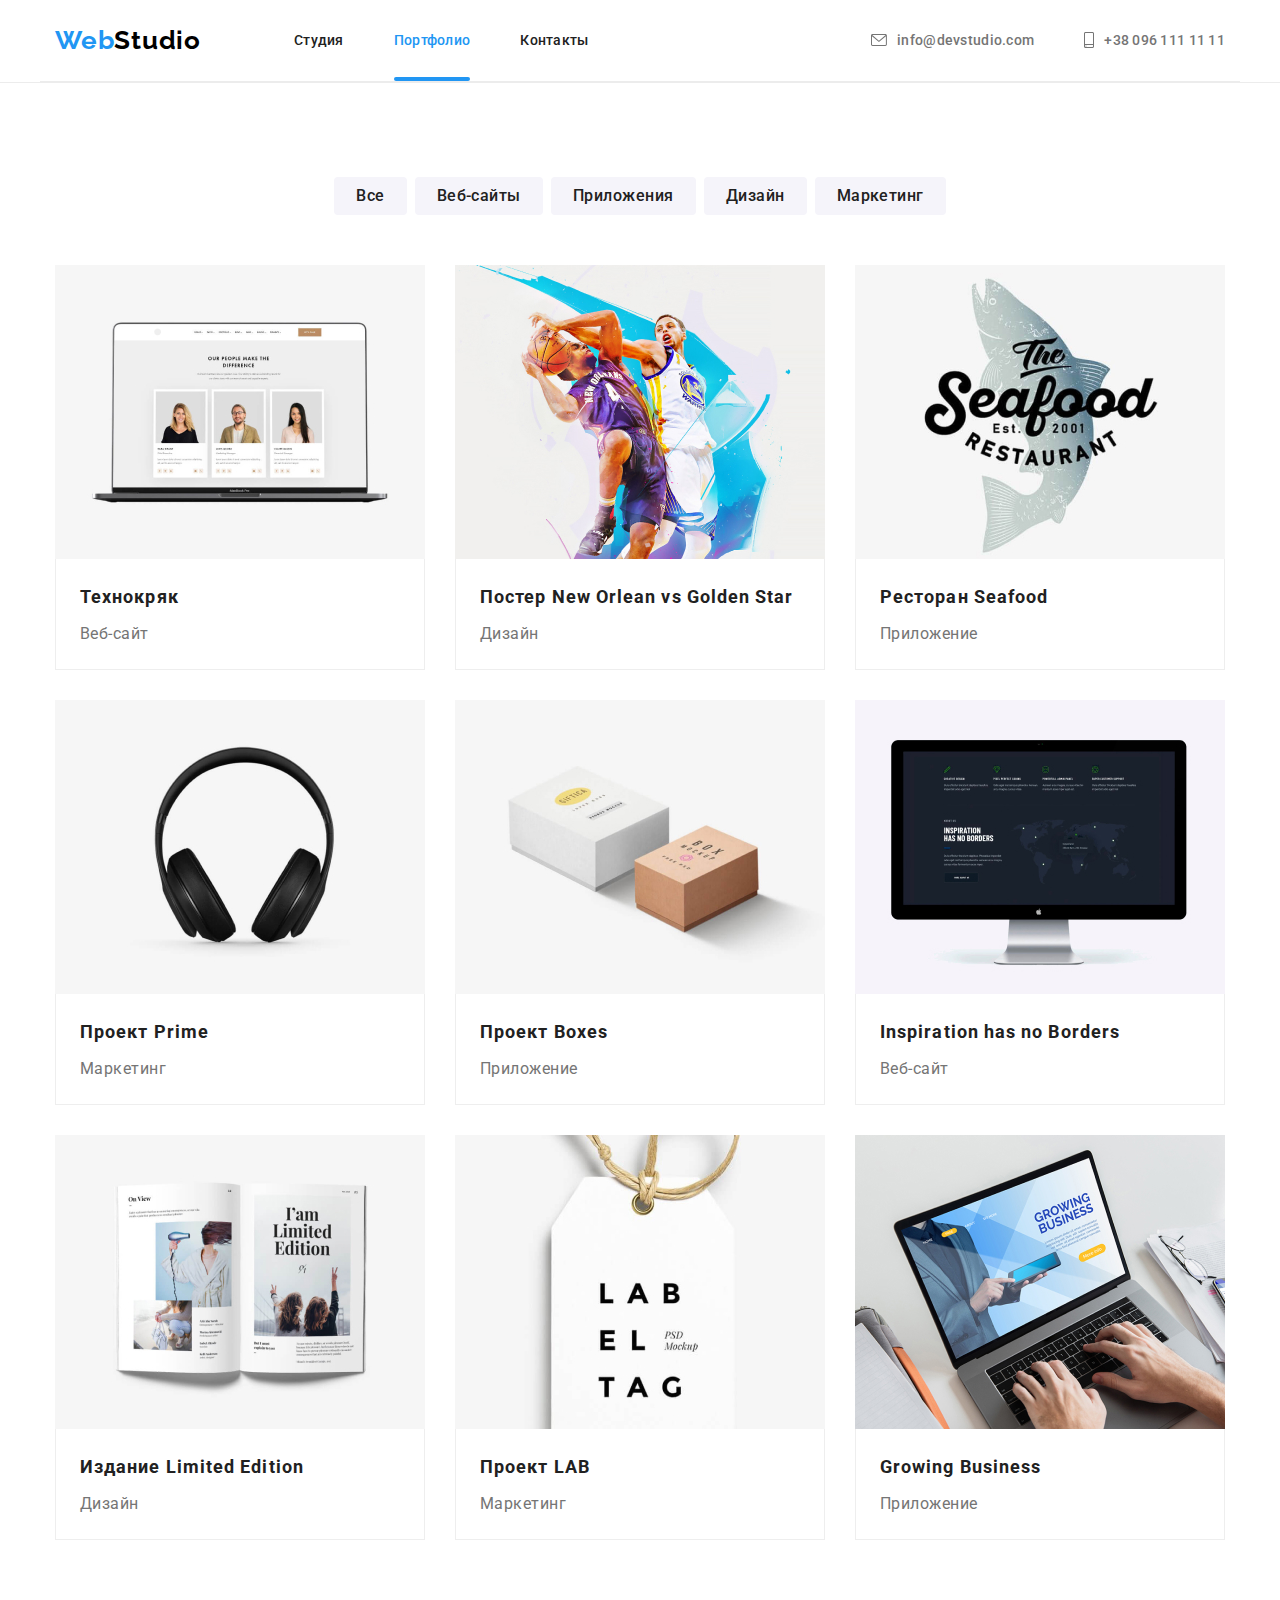
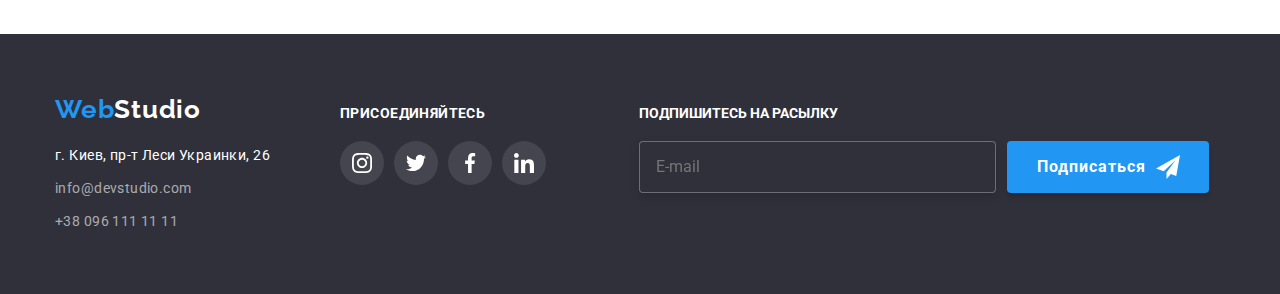
==== portfolio.html @ 31b501a2 "HW7-BEM" ====
<!DOCTYPE html>
<html lang="ru">
  <head>
    <meta charset="UTF-8" />
    <meta http-equiv="X-UA-Compatible" content="IE=edge" />
    <meta name="viewport" content="width=device-width, initial-scale=1.0" />
    <title>Портфолио</title>
    <link
      href="https://fonts.googleapis.com/css2?family=Raleway:wght@700&family=Roboto:wght@400;500;700;900&display=swap"
      rel="stylesheet"
    />
    <link rel="stylesheet" href="./css/modern-normalize.css" />
    <link rel="stylesheet" href="./css/styles.css" />
  </head>
  <body>
    <!--header container-->
    <header class="header">
      <!--CONTAINER-->
      <div class="container header">
        <nav class="header-nav">
          <a href="./index.html" class="logo">
            Web<span class="logo__subtext">Studio</span>
          </a>

          <ul class="nav-list">
            <li class="nav-list__item">
              <a href="./index.html" class="nav-list__link">Студия</a>
            </li>
            <li class="nav-list__item">
              <a href="./portfolio.html" class="nav-list__link current"
                >Портфолио</a
              >
            </li>
            <li class="nav-list__item">
              <a href="" class="nav-list__link">Контакты</a>
            </li>
          </ul>
        </nav>
        <div class="contacts-list-header">
          <ul class="contacts-list">
            <li class="contacts-list__item">
              <a href="mailto:info@devstudio.com" class="contacts-list__link">
                <svg class="contacts-list__icon" width="16px" height="12px">
                  <use href="./images/sprite.svg#icon-envelope"></use>
                </svg>
                info@devstudio.com
              </a>
            </li>
            <li class="contacts-list__item">
              <a href="tel:+380961111111" class="contacts-list__link">
                <svg class="contacts-list__icon" width="10px" height="16px">
                  <use href="./images/sprite.svg#icon-smartphone"></use>
                </svg>
                +38 096 111 11 11
              </a>
            </li>
          </ul>
        </div>
      </div>
    </header>
    <!--main container-->
    <main>
      <section class="portfolio">
        <!--Portfilio-->
        <!--CONTAINER-->
        <div class="container">
          <h1 class="visually-hidden">Наши работы</h1>
          <!--Buttons-->
          <ul class="portfolio-nav">
            <li class="portfolio-nav__item">
              <button class="portfolio-nav__button">Все</button>
            </li>
            <li class="portfolio-nav__item">
              <button class="portfolio-nav__button">Веб-сайты</button>
            </li>
            <li class="portfolio-nav__item">
              <button class="portfolio-nav__button">Приложения</button>
            </li>
            <li class="portfolio-nav__item">
              <button class="portfolio-nav__button">Дизайн</button>
            </li>
            <li class="portfolio-nav__item">
              <button class="portfolio-nav__button">Маркетинг</button>
            </li>
          </ul>
          <!--Galery-->
          <ul class="card-set">
            <li class="card-set__item">
              <a href="" class="card-set__link">
                <div class="card-set__card">
                  <img
                    src="./images/technokrjak.jpg"
                    alt="Ноутбук с открытим сайтом Технокряк"
                    width="370"
                  />
                  <p class="card-set__overlay">
                    Технокряк это современная площадка распространения
                    коронавируса. Компании используют эту платформу для
                    цифрового шпионажа и атак на защищённые сервера конкурентов.
                  </p>
                </div>
                <div class="card-set__tumb">
                  <h2 class="card-set__title">Технокряк</h2>
                  <p class="card-set__text">Веб-сайт</p>
                </div>
              </a>
            </li>

            <li class="card-set__item">
              <a href="" class="card-set__link">
                <div class="card-set__card">
                  <img
                    src="./images/poster-new-orlean.jpg"
                    alt="Два баскетболиста борятся за мяч"
                    width="370"
                  />
                  <p class="card-set__overlay">
                    Технокряк это современная площадка распространения
                    коронавируса. Компании используют эту платформу для
                    цифрового шпионажа и атак на защищённые сервера конкурентов.
                  </p>
                </div>
                <div class="card-set__tumb">
                  <h2 class="card-set__title">
                    Постер New Orlean vs Golden Star
                  </h2>
                  <p class="card-set__text">Дизайн</p>
                </div>
              </a>
            </li>

            <li class="card-set__item">
              <a href="" class="card-set__link">
                <div class="card-set__card">
                  <img
                    src="./images/seafood-restaurant.jpg"
                    alt="Логотип ресторана Seafood"
                    width="370"
                  />
                  <p class="card-set__overlay">
                    Технокряк это современная площадка распространения
                    коронавируса. Компании используют эту платформу для
                    цифрового шпионажа и атак на защищённые сервера конкурентов.
                  </p>
                </div>
                <div class="card-set__tumb">
                  <h2 class="card-set__title">Ресторан Seafood</h2>
                  <p class="card-set__text">Приложение</p>
                </div>
              </a>
            </li>

            <li class="card-set__item">
              <a href="" class="card-set__link">
                <div class="card-set__card">
                  <img
                    src="./images/project-prime.jpg"
                    alt="Наушники"
                    width="370"
                  />
                  <p class="card-set__overlay">
                    Технокряк это современная площадка распространения
                    коронавируса. Компании используют эту платформу для
                    цифрового шпионажа и атак на защищённые сервера конкурентов.
                  </p>
                </div>
                <div class="card-set__tumb">
                  <h2 class="card-set__title">Проект Prime</h2>
                  <p class="card-set__text">Маркетинг</p>
                </div>
              </a>
            </li>

            <li class="card-set__item">
              <a href="" class="card-set__link">
                <div class="card-set__card">
                  <img
                    src="./images/project-boxes.jpg"
                    alt="Две коробки на белом фоне"
                    width="370"
                  />
                  <p class="card-set__overlay">
                    Технокряк это современная площадка распространения
                    коронавируса. Компании используют эту платформу для
                    цифрового шпионажа и атак на защищённые сервера конкурентов.
                  </p>
                </div>
                <div class="card-set__tumb">
                  <h2 class="card-set__title">Проект Boxes</h2>
                  <p class="card-set__text">Приложение</p>
                </div>
              </a>
            </li>

            <li class="card-set__item">
              <a href="" class="card-set__link">
                <div class="card-set__card">
                  <img
                    src="./images/inspirations-no-borders.jpg"
                    alt="Монитор с открытым сайтом Inspiration has no Borders"
                    width="370"
                  />
                  <p class="card-set__overlay">
                    Технокряк это современная площадка распространения
                    коронавируса. Компании используют эту платформу для
                    цифрового шпионажа и атак на защищённые сервера конкурентов.
                  </p>
                </div>
                <div class="card-set__tumb">
                  <h2 class="card-set__title">Inspiration has no Borders</h2>
                  <p class="card-set__text">Веб-сайт</p>
                </div>
              </a>
            </li>

            <li class="card-set__item">
              <a href="" class="card-set__link">
                <div class="card-set__card">
                  <img
                    src="./images/limited-editions.jpg"
                    alt="Открытый журнал"
                    width="370"
                  />
                  <p class="card-set__overlay">
                    Технокряк это современная площадка распространения
                    коронавируса. Компании используют эту платформу для
                    цифрового шпионажа и атак на защищённые сервера конкурентов.
                  </p>
                </div>
                <div class="card-set__tumb">
                  <h2 class="card-set__title">Издание Limited Edition</h2>
                  <p class="card-set__text">Дизайн</p>
                </div>
              </a>
            </li>

            <li class="card-set__item">
              <a href="" class="card-set__link">
                <div class="card-set__card">
                  <img
                    src="./images/project-lab.jpg"
                    alt="Этикетка с логотипом LAB"
                    width="370"
                  />
                  <p class="card-set__overlay">
                    Технокряк это современная площадка распространения
                    коронавируса. Компании используют эту платформу для
                    цифрового шпионажа и атак на защищённые сервера конкурентов.
                  </p>
                </div>
                <div class="card-set__tumb">
                  <h2 class="card-set__title">Проект LAB</h2>
                  <p class="card-set__text">Маркетинг</p>
                </div>
              </a>
            </li>

            <li class="card-set__item">
              <a href="" class="card-set__link">
                <div class="card-set__card">
                  <img
                    src="./images/grouning-business.jpg"
                    alt="Ноутбук с открытым сайтом компании Growing Business"
                    width="370"
                  />
                  <p class="card-set__overlay">
                    Технокряк это современная площадка распространения
                    коронавируса. Компании используют эту платформу для
                    цифрового шпионажа и атак на защищённые сервера конкурентов.
                  </p>
                </div>
                <div class="card-set__tumb">
                  <h2 class="card-set__title">Growing Business</h2>
                  <p class="card-set__text">Приложение</p>
                </div>
              </a>
            </li>
          </ul>
        </div>
      </section>
    </main>
    <!--footer-container-->
    <footer class="footer">
      <!--CONTAINER-->
      <div class="container footer-content">
        <!--Adress-->
        <div>
          <a href="./index.html" class="logo">
            Web<span class="logo__subtext--white">Studio</span>
          </a>
          <ul class="footer-list">
            <li class="footer-list__item">
              <address class="footer-list__adress">
                г. Киев, пр-т Леси Украинки, 26
              </address>
            </li>
            <li class="footer-list__item">
              <a href="mailto:info@devstudio.com" class="footer-list__contacts"
                >info@devstudio.com</a
              >
            </li>
            <li class="footer-list__item">
              <a href="tel:+380961111111" class="footer-list__contacts"
                >+38 096 111 11 11
              </a>
            </li>
          </ul>
        </div>
        <!--Social-->
        <div class="subscribe">
          <p class="subscribe-title">Присоединяйтесь</p>
          <ul class="subscribe-list">
            <li class="subscribe-list__item">
              <a href="" class="subscribe-list__link">
                <svg class="subscribe-list__icon" width="20px" height="20px">
                  <use href="./images/sprite.svg#icon-instagram"></use>
                </svg>
              </a>
            </li>
            <li class="subscribe-list__item">
              <a href="" class="subscribe-list__link">
                <svg class="subscribe-list__icon" width="20px" height="20px">
                  <use href="./images/sprite.svg#icon-twitter"></use>
                </svg>
              </a>
            </li>
            <li class="subscribe-list__item">
              <a href="" class="subscribe-list__link">
                <svg class="subscribe-list__icon" width="20px" height="20px">
                  <use href="./images/sprite.svg#icon-facebook"></use>
                </svg>
              </a>
            </li>
            <li class="subscribe-list__item">
              <a href="" class="subscribe-list__link">
                <svg class="subscribe-list__icon" width="20px" height="20px">
                  <use href="./images/sprite.svg#icon-linkedin"></use>
                </svg>
              </a>
            </li>
          </ul>
        </div>

        <form class="mailing">
          <p class="mailing__title">Подпишитесь на расылку</p>
          <div class="mailing__form">
            <input
              class="mailing__input"
              type="email"
              name="mail"
              placeholder="E-mail"
            />
            <button type="submit" class="mailing-button">
              Подписаться<svg
                class="mailing-button__icon"
                width="24px"
                height="24px"
              >
                <use href="./images/sprite.svg#icon-send"></use>
              </svg>
            </button>
          </div>
        </form>
      </div>
    </footer>
  </body>
</html>
---- css/styles.css ----
:root {
  --active-elements: rgba(33, 150, 243, 1);

  --title-text: rgba(33, 33, 33, 1);

  --description-text: rgba(117, 117, 117, 1);

  --hero-title: rgba(255, 255, 255, 1);

  --footer-contacts-op60: rgba(255, 255, 255, 0.6);

  --background-header: rgba(255, 255, 255, 1);

  --background-hero: rgba(47, 48, 58, 1);

  --backgound-team: rgba(245, 244, 250, 1);
  
  --icons-color: rgba(175, 177, 184, 1);
}

body {
  font-family: 'Roboto', sans-serif;
}

header {
  background-color: var(--background-header);
}

footer {
  background-color: var(--background-hero);
}

ul {
  list-style-type: none;
}

img {
  display: block;
  max-width: 100%;
  height: auto;
}

textarea {
  resize: none;
}

h1,
h2,
h3,
h4,
h5,
h6,
p {
  margin-top: 0px;
  margin-bottom: 0px;
}

body.modal-open {
  overflow: hidden;
}

.visually-hidden {
  position: absolute;
  clip: rect(0 0 0 0);
  width: 1px;
  height: 1px;
  margin: -1px;
}

/* Header */
.logo {
  font-family: 'Raleway', sans-serif;
  text-decoration: none;
  color: #2196f3;
  font-weight: 700;
  font-size: 26px;
  line-height: 1.19;
  letter-spacing: 0.03em;
}

.logo__subtext {
  color: #000000;
}

.header {
  display: flex;
  justify-content: space-between;
  border-bottom: 1px solid #ececec;
}

.header-nav {
  display: flex;
  justify-content: space-between;
  align-items: center;
}

.nav-list__link:hover,
.nav-list__link:focus {
  color: var(--active-elements);
}

.contacts-list__link:hover,
.contacts-list__link:focus {
  color: var(--active-elements);
}

.nav-list {
  display: flex;
  margin-left: 93px;
  margin-top: 0px;
  margin-bottom: 0px;
  padding: 0px;
}

.nav-list__item:not(:last-child) {
  margin-right: 50px;
}

.nav-list__link {
  position: relative;
  display: block;
  padding-top: 32px;
  padding-bottom: 32px;
  text-decoration: none;
  color: var(--title-text);
  font-weight: 500;
  font-size: 14px;
  line-height: 1.21;
  letter-spacing: 0.02em;
  transition: color 250ms cubic-bezier(0.4, 0, 0.2, 1);
}

.nav-list__link.current {
  color: var(--active-elements);
}

.current:after {
  position: absolute;
  content: '';
  left: 0;
  bottom: 0;
  width: 100%;
  height: 4px;
  border-radius: 2px;
  background-color: var(--active-elements);
}

.contacts {
  display: flex;
  align-items: center;
  margin-left: auto;
}

.contacts-list {
  display: flex;
  margin: 0px;
  padding: 0px;
}

.contacts-list__item:not(:last-child) {
  margin-right: 50px;
}

.contacts-list__link {
  text-decoration: none;
  color: var(--description-text);
  font-weight: 500;
  font-size: 14px;
  line-height: 1.21;
  letter-spacing: 0.02em;
  padding-top: 32px;
  padding-bottom: 32px;
  display: flex;
  align-items: center;
  transition: color 250ms cubic-bezier(0.4, 0, 0.2, 1);
}

.contacts-list__icon {
  margin-right: 10px;
  fill: currentColor;
}

.contacts-list__icon:hover,
.contacts-list__icon:focus {
  fill: var(--active-elements);
}

.container {
  width: 1200px;
  padding: 0px 15px;
  margin: 0 auto;
}

/* Hero */
.container-hero {
  max-width: 1600px;
  max-height: 600px;
  margin: 0 auto;
}

.hero {
  background-color: var(--background-hero);
  text-align: center;
  padding-top: 200px;
  padding-bottom: 200px;
  background-image: linear-gradient(
      to right,
      rgba(47, 48, 58, 0.4),
      rgba(47, 48, 58, 0.4)
    ),
    url(../images/hero.jpg);
  background-repeat: no-repeat;
  background-size: cover;
  background-position: center;
}

.hero-title {
  color: var(--hero-title);
  font-weight: 900;
  font-size: 44px;
  line-height: 1.36;
  text-align: center;
  text-transform: uppercase;
  letter-spacing: 0.06em;
  margin-bottom: 30px;
}

.hero-button {
  background-color: var(--active-elements);
  color: var(--background-header);
  font-weight: 700;
  font-size: 16px;
  line-height: 1.87;
  letter-spacing: 0.06em;
  text-decoration: none;
  display: flex;
  margin-right: auto;
  margin-left: auto;
  border-radius: 4px;
  padding: 10px 32px;
  cursor: pointer;
  border: 1px solid transparent;
  box-shadow: 0px 4px 4px rgba(0, 0, 0, 0.25);
  transition: background-color 250ms cubic-bezier(0.4, 0, 0.2, 1);
}

.hero-button:hover,
.hero-button:focus {
  background: #188ce8;
  box-shadow: 0px 4px 4px rgba(0, 0, 0, 0.15);
  border-radius: 4px;
}

/* Features */
.features {
  padding-top: 94px;
  padding-bottom: 94px;
}

.features-list {
  display: flex;
  margin: 0px;
  padding: 0px;
  justify-content: space-between;
}

.features-list__item {
  flex-basis: calc(100% / 4 - 30px);
  margin-right: 30px;
}

.features-list__item:last-child {
  margin-right: 0px;
}

.features-list__image {
  display: flex;
  background-color: var(--backgound-team);
  width: 270px;
  height: 120px;
  align-items: center;
  justify-content: center;
  margin-bottom: 30px;
}

.features-list__title {
  color: var(--title-text);
  font-weight: 700;
  font-size: 14px;
  font-style: normal;
  line-height: 1.21;
  letter-spacing: 0.03em;
  text-transform: uppercase;
  margin-bottom: 10px;
}

.features-list__description {
  color: var(--description-text);
  font-weight: 400;
  font-size: 14px;
  line-height: 1.71;
  letter-spacing: 0.03em;
}

/* Busynes */
.busyness {
  padding-bottom: 94px;
}

.busyness-tilte {
  color: var(--title-text);
  font-weight: 700;
  font-size: 36px;
  line-height: 1.19;
  letter-spacing: 0.03em;
  text-align: center;
  padding-bottom: 50px;
}

.busyness-list {
  display: flex;
  margin: 0px;
  padding: 0px;
}

.busyness-list__item:not(:last-child) {
  width: 370px;
  margin-right: 30px;
}

.busyness-list__item {
  position: relative;
}

.busyness-list__title {
  font-weight: 700;
  line-height: 1.14;
  text-align: center;
  text-transform: uppercase;
  position: absolute;
  bottom: 0;
  left: 50%;
  transform: translate(-50%, 0);
  width: 100%;
  padding-top: 27px;
  padding-bottom: 27px;
  color: var(--hero-title);
  background: rgba(47, 48, 58, 0.8);
}

/* Team */
.team {
  background-color: var(--backgound-team);
  padding-top: 94px;
  padding-bottom: 94px;
}

.team-title {
  color: var(--title-text);
  font-weight: 700;
  font-size: 36px;
  line-height: 1.19;
  letter-spacing: 0.03em;
  text-align: center;
  padding-bottom: 50px;
}

.team-list {
  display: flex;
  margin: 0px;
  padding: 0px;
  justify-content: space-between;
}

.team-list__item {
  background-color: #ffffff;
  width: 270px;
  flex-basis: calc(100% / 4 - 30px);
  text-align: center;
  box-shadow: 0px 1px 3px rgba(0, 0, 0, 0.12), 0px 1px 1px rgba(0, 0, 0, 0.14),
    0px 2px 1px rgba(0, 0, 0, 0.2);
  border-radius: 0px 0px 4px 4px;
}

.team-list__member {
  color: var(--title-text);
  font-weight: 500;
  font-size: 16px;
  line-height: 1.19;
  letter-spacing: 0.03em;
  padding-top: 30px;
  padding-bottom: 10px;
}

.team-list__position {
  color: var(--description-text);
  font-size: 16px;
  line-height: 1.19;
  letter-spacing: 0.03em;
  padding-bottom: 16px;
}

.social-list {
  display: flex;
  margin-right: 32px;
  margin-bottom: 30px;
  margin-left: 32px;
  padding: 0px;
}

.social-list__item:not(:last-child) {
  margin-right: 10px;
}

.social-list__link {
  display: flex;
  align-items: center;
  justify-content: center;
  width: 44px;
  height: 44px;
  border-radius: 50%;
  transition: background-color 250ms cubic-bezier(0.4, 0, 0.2, 1);
}

.social-list__icon {
  fill: var(--icons-color);
}

.social-list__link:hover .social-list__icon,
.social-list__link:focus .social-list__icon {
  fill: var(--hero-title);
}

.social-list__link:hover,
.social-list__link:focus {
  background-color: var(--active-elements);
}
 
/* Clients */
.clients {
  padding-top: 94px;
  padding-bottom: 94px;
}

.clients-title {
  color: var(--title-text);
  font-weight: 700;
  font-size: 36px;
  line-height: 1.19;
  letter-spacing: 0.03em;
  text-align: center;
  margin-bottom: 50px;
}

.clients-list {
  display: flex;
  justify-content: space-between;
  padding: 0px;
  margin: 0px;
}

.clients-list:not(:last-child) {
  margin-right: 30px;
}

.clients-list__link {
  display: flex;
  align-items: center;
  justify-content: center;
  width: 170px;
  height: 90px;
  border: 1px solid var(--icons-color);
  border-radius: 4px;
  transition: border-color 250ms cubic-bezier(0.4, 0, 0.2, 1);
}

.clients-list__icon {
  fill: var(--icons-color);
  transition: fill 250ms cubic-bezier(0.4, 0, 0.2, 1);
}

.clients-list__link:hover,
.clients-list__link:focus {
  border-color: var(--active-elements);
}

.clients-list__link:focus .clients-list__icon,
.clients-list__link:hover .clients-list__icon {
  fill: var(--active-elements);
}

/* Footer */
.footer {
  padding-top: 60px;
  padding-bottom: 60px;
}

.logo__subtext--white {
  color: #fff;
}

.footer-list {
  display: block;
  margin: 0px;
  padding-left: 0px;
}

.footer-list__item:not(:last-child) {
  padding-bottom: 9px;
  margin-bottom: 0px;
}

.footer-list__adress {
  font-style: normal;
  color: var(--hero-title);
  text-decoration: none;
  font-weight: 400;
  font-size: 14px;
  line-height: 1.71;
  letter-spacing: 0.03em;
  padding-top: 20px;
}

.footer-list__contacts {
  color: var(--footer-contacts-op60);
  text-decoration: none;
  font-style: normal;
  font-weight: 400;
  font-size: 14px;
  line-height: 1.71;
  letter-spacing: 0.03em;
}

/*Footer-Subsribe*/
.footer-content {
  display: flex;
  align-items: baseline;
}

.subscribe {
  display: block;
  margin-left: 70px;
  margin-right: 93px;
}

.subscribe-title {
  color: var(--hero-title);
  font-weight: 700;
  font-size: 14px;
  line-height: 1.14;
  letter-spacing: 0.03em;
  text-transform: uppercase;
  margin-bottom: 20px;
}

.subscribe-list {
  display: flex;
  margin: 0px;
  padding: 0px;
}

.subscribe-list__item:not(:last-child) {
  margin-right: 10px;
}

.subscribe-list__link {
  display: flex;
  width: 44px;
  height: 44px;
  border-radius: 50%;
  padding: 12px;
  background: rgba(255, 255, 255, 0.1);
  transition: background-color 250ms cubic-bezier(0.4, 0, 0.2, 1);
}

.subscribe-list__link:hover,
.subscribe-list__link:focus {
  background: var(--active-elements);
}

.subscribe-list__icon {
  fill: var(--hero-title);
}

/*Footer-Mailing*/
.mailing {
  display: flex;
  flex-direction: column;
  width: 570px;
  height: 86px;
}

.mailing__title {
  font-weight: 700;
  font-size: 14px;
  line-height: 1.14;
  text-transform: uppercase;
  margin-bottom: 20px;
  color: var(--hero-title);
}

.mailing__form {
  display: flex;
}

.mailing__input {
  display: inline-block;
  width: 100%;
  padding-top: 15px;
  padding-bottom: 15px;
  padding-left: 16px;
  margin-right: 11px;
  color: #ffffff;
  background: #2f303a;
  border: 1px solid rgba(255, 255, 255, 0.3);
  box-sizing: border-box;
  filter: drop-shadow(0px 4px 4px rgba(0, 0, 0, 0.15));
  border-radius: 4px;
}

.mailing__input:focus {
  border: 1px solid var(--active-elements);
  outline: currentColor;
}

.mailing-button {
  background-color: var(--active-elements);
  color: var(--hero-title);
  font-weight: 700;
  font-size: 16px;
  line-height: 1.87;
  letter-spacing: 0.06em;
  text-decoration: none;
  display: inline-flex;
  justify-content: center;
  align-items: center;
  text-align: center;
  border-radius: 4px;
  margin: 0;
  padding-top: 10px;
  padding-right: 28px;
  padding-bottom: 10px;
  padding-left: 29px;
  cursor: pointer;
  border: 1px solid transparent;
  box-shadow: 0px 4px 4px rgb(0 0 0 / 15%);
}

.mailing-button__icon {
  width: 24px;
  height: 24px;
  margin-left: 10px;
  fill: var(--hero-title);
}

.mailing-button:hover,
.mailing-button:focus {
  background: #188ce8;
  box-shadow: 0px 4px 4px rgba(0, 0, 0, 0.15);
  border-radius: 4px;
}

/* Portfolio */
.portfolio {
  padding-bottom: 94px;
}

.portfolio-nav {
  display: flex;
  padding-top: 94px;
  padding-bottom: 50px;
  margin: 0px;
  padding-left: 0;
  justify-content: center;
}

.portfolio-nav__item:not(:last-child) {
  margin-right: 8px;
  padding-left: 0px;
}

.portfolio-nav__button {
  display: block;
  font-family: 'Roboto', sans-serif;
  background-color: #f5f4fa;
  color: #212121;
  font-weight: 500;
  font-size: 16px;
  line-height: 1.62;
  letter-spacing: 0.03em;
  border-radius: 4px;
  border: none;
  padding: 6px 22px;

  transition: color 250ms cubic-bezier(0.4, 0, 0.2, 1),
    background-color 250ms cubic-bezier(0.4, 0, 0.2, 1),
    box-shadow 250ms cubic-bezier(0.4, 0, 0.2, 1);
}

.portfolio-nav__button:hover,
.portfolio-nav__button:focus {
  color: var(--hero-title);
  background: var(--active-elements);
  box-shadow: 0px 3px 1px rgba(0, 0, 0, 0.1), 0px 1px 2px rgba(0, 0, 0, 0.08),
    0px 2px 2px rgba(0, 0, 0, 0.12);
}

.card-set {
  display: flex;
  flex-wrap: wrap;
  margin-right: -30px;
  margin-bottom: -30px;
  margin-top: 0px;
  padding-left: 0px;
  padding-right: 0px;
}

.card-set__item {
  display: block;

  background-color: var(--background-header);
  flex-basis: calc(100% / 3 - 30px);
  margin-right: 30px;
  margin-bottom: 30px;
}

.card-set__item:nth-child(3n + 3) {
  margin-right: 0px;
  padding-right: 0px;
}

.card-set__link {
  display: block;
  text-decoration: none;
  transition: box-shadow 250ms cubic-bezier(0.4, 0, 0.2, 1);
}

.card-set__link:hover,
.card-set__link:focus {
  box-shadow: 0px 1px 1px rgb(0 0 0 / 12%), 0px 4px 4px rgb(0 0 0 / 6%),
    1px 4px 6px rgb(0 0 0 / 16%);
}

.card-set__card {
  position: relative;
  overflow: hidden;
}

.card-set__overlay {
  position: absolute;
  font-size: 18px;
  line-height: 1.56;
  letter-spacing: 0.03em;
  width: 100%;
  padding: 63px 24px;
  left: 0;
  top: 294px;
  color: var(--hero-title);
  background: rgba(33, 150, 243, 0.9);
  transform: translateY 294px;
  transition: transform 250ms cubic-bezier(0.4, 0, 0.2, 1);
}

.card-set__link:hover .card-set__overlay,
.card-set__link:focus .card-set__overlay {
  transform: translateY(-100%);
}

.card-set__tumb {
  padding: 20px 24px;
  border: solid #eeeeee;
  border-width: 0px 1px 1px 1px;
}

.card-set__title {
  color: var(--title-text);
  font-weight: 700;
  font-size: 18px;
  line-height: 2;
  letter-spacing: 0.06em;
  margin-bottom: 4px;
}

.card-set__text {
  color: var(--description-text);
  font-weight: 400;
  font-size: 16px;
  line-height: 1.87;
  letter-spacing: 0.03em;
}

/* Modal */
.backdrop {
  position: fixed;
  top: 0px;
  left: 0px;
  width: 100%;
  height: 100%;
  background: rgba(0, 0, 0, 0.2);

  opacity: 1;
  transition: opacity 250ms cubic-bezier(0.4, 0, 0.2, 1);
}

.backdrop.is-hidden {
  opacity: 0;
  pointer-events: none;
  visibility: visible;
}

.modal {
  position: absolute;
  top: 50%;
  left: 50%;
  transform: translate(-50%, -50%);

  width: 528px;
  height: 581px;
  border-radius: 4px;
  background-color: var(--background-header);
}

.button-close {
  position: absolute;
  top: 8px;
  right: 8px;
  width: 30px;
  height: 30px;
  border-radius: 50%;
  cursor: pointer;
  border: 1px solid rgba(0, 0, 0, 0.1);
  background-color: #fff;
  padding: 0px;
}

.button-close__icon {
  display: block;
  margin-left: auto;
  margin-right: auto;
  fill: #000000;
  transition: fill 250ms cubic-bezier(0.4, 0, 0.2, 1);
}

.button-close:hover .button-close__icon,
.button-close:focus .button-close__icon {
  fill: var(--active-elements);
}

.modal-form {
  padding: 40px;
  margin-right: 0px;
}

.modal-form__title {
  font-weight: 700;
  font-size: 20px;
  line-height: 1.15;
  text-align: center;
  letter-spacing: 0.03em;
  padding-bottom: 12px;
  color: var(--title-text);
}

.modal-form__field {
  display: flex;
  flex-direction: column;
}

.modal-form__label {
  font-size: 12px;
  line-height: 1.17;
  letter-spacing: 0.01em;
  margin-bottom: 4px;
  color: var(--description-text);
}

.modal-form__item {
  display: flex;
  position: relative;
}

.modal-form__input {
  margin-bottom: 10px;
  padding: 11px 12px;
  padding-left: 42px;

  border: 1px solid rgba(33, 33, 33, 0.2);
  box-sizing: border-box;
  border-radius: 4px;
  width: 100%;
  height: 40px;
  cursor: pointer;
  transition: border 250ms cubic-bezier(0.4, 0, 0.2, 1);
}

.modal-form__input:focus-within {
  border: 1px solid var(--active-elements);
  outline: currentColor;
}

.modal-form__icon {
  position: absolute;
  top: 40%;
  left: 15px;
  transform: translateY(-50%);
  display: inline-block;
  transition: fill 250ms cubic-bezier(0.4, 0, 0.2, 1);
}

.modal-form__input:focus ~ .modal-form__icon {
  fill: var(--active-elements);
}

.modal-form__textarea {
  padding: 12px 16px;
  margin-bottom: 20px;
  height: 120px;
  border: 1px solid rgba(33, 33, 33, 0.2);
  box-sizing: border-box;
  border-radius: 4px;
  cursor: pointer;
  transition: border 250ms cubic-bezier(0.4, 0, 0.2, 1);
}

.modal-form__textarea:focus {
  border: 1px solid var(--active-elements);
  outline: currentColor;
}

.modal-form__textarea::placeholder {
  font-size: 12px;
  color: rgba(117, 117, 117, 0.5);
}

.checkbox {
  padding-bottom: 30px;
}

.checkbox__item {
  position: relative;
  font-weight: 400;
  font-size: 14px;
  line-height: 1.71;
  letter-spacing: 0.03em;
  color: #757575;
}

.checkbox__input {
  position: absolute;

  -webkit-appearance: none;
  -moz-appearance: none;
  appearance: none;
}

.checkbox__icon {
  display: inline-block;
  content: '';
  width: 16px;
  height: 15px;
  margin-right: 8px;
  margin-left: 12px;

  border: 2px solid #212121;
  border-radius: 2px;
  transform: translateY(20%);
  transition: color 250ms cubic-bezier(0.4, 0, 0.2, 1);
}

.checkbox__link {
  color: var(--active-elements);
  text-decoration-skip-ink: none;
}

.checkbox__input:checked + .checkbox__icon {
  border-color: var(--active-elements);
  background-color: var(--active-elements);
  background-image: url(../images/check.svg);
  background-size: contain;
  background-origin: border-box;
  transition: background-color 250ms cubic-bezier(0.4, 0, 0.2, 1);
}

.modal-button {
  background-color: var(--active-elements);
  color: var(--background-header);
  font-weight: 700;
  font-size: 16px;
  line-height: 1.87;
  letter-spacing: 0.06em;
  text-decoration: none;
  display: flex;
  margin-right: auto;
  margin-left: auto;
  border-radius: 4px;
  padding: 10px 55px 10px 56px;
  cursor: pointer;
  border: 1px solid transparent;
  box-shadow: 0px 4px 4px rgba(0, 0, 0, 0.25);
  transition: background-color 250ms cubic-bezier(0.4, 0, 0.2, 1);
}

.modal-button:hover,
.modal-button:focus {
  background: #188ce8;
  box-shadow: 0px 4px 4px rgba(0, 0, 0, 0.15);
  border-radius: 4px;
}
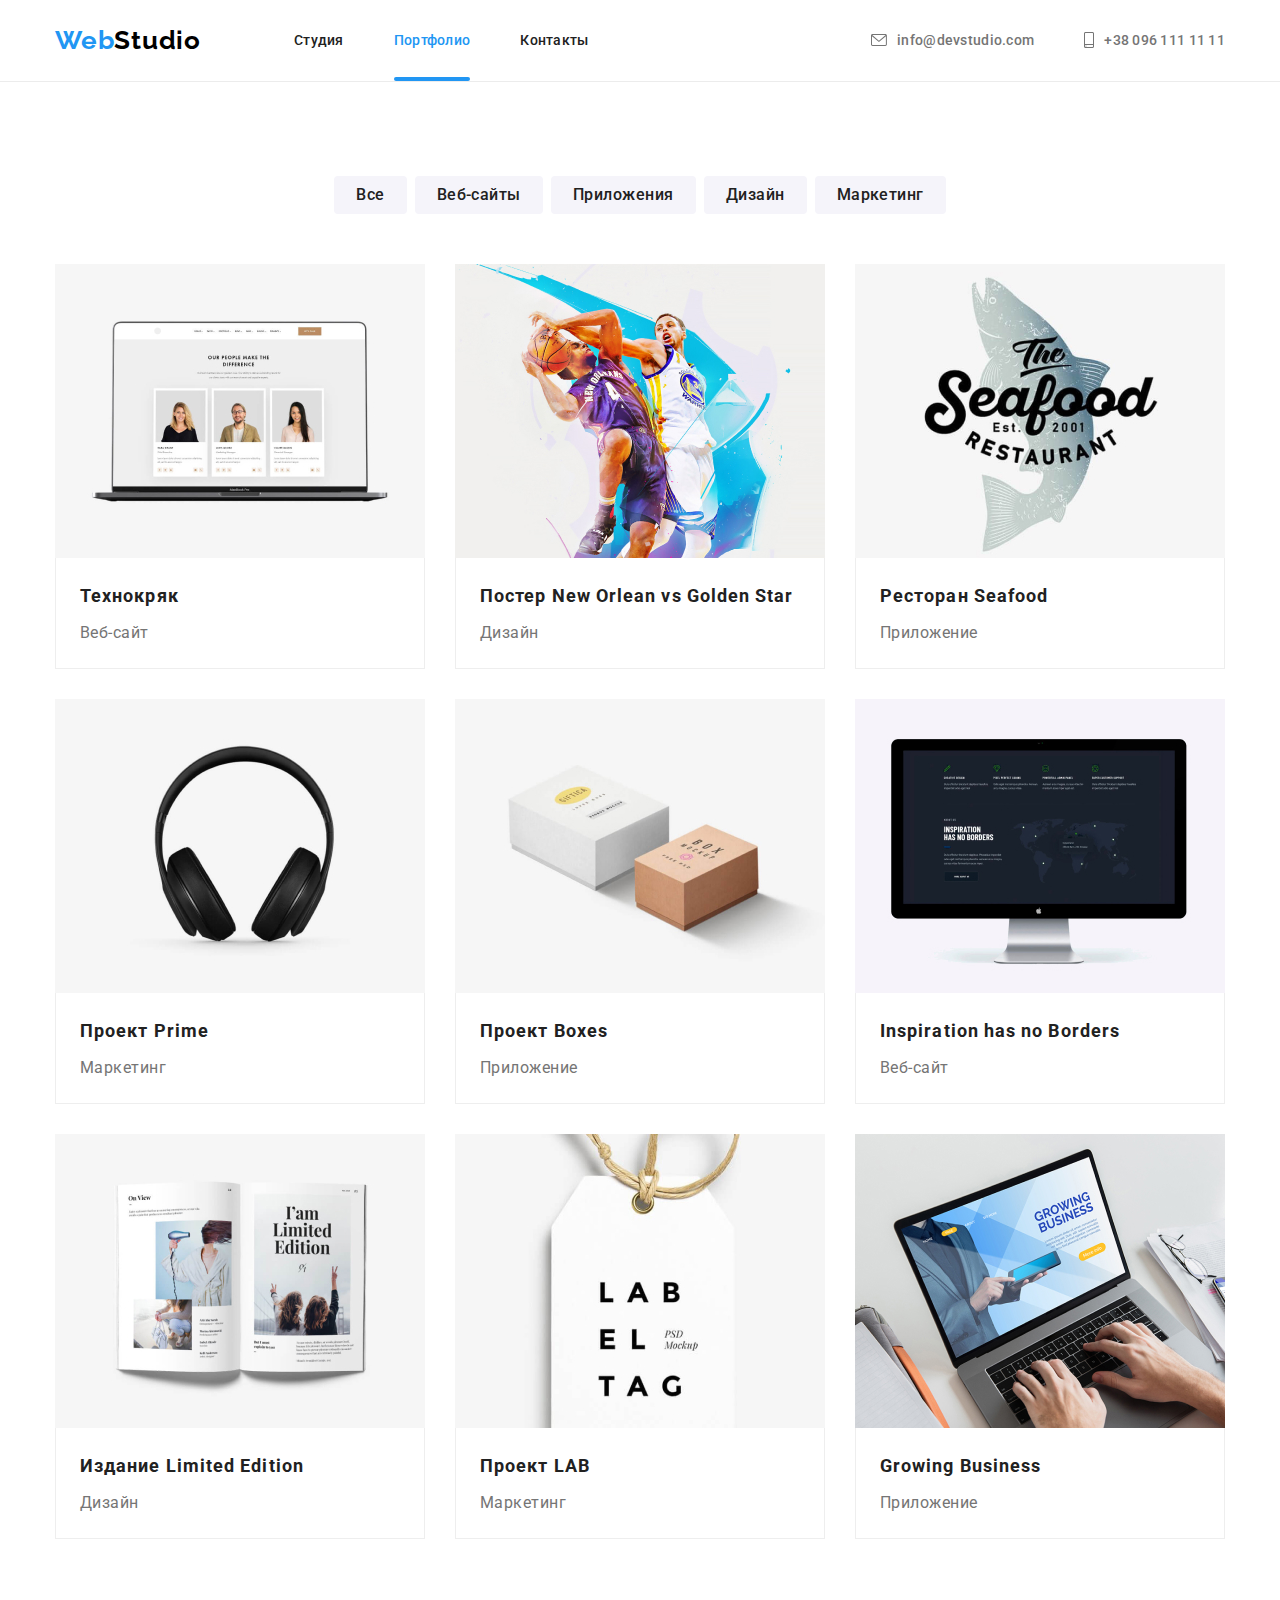
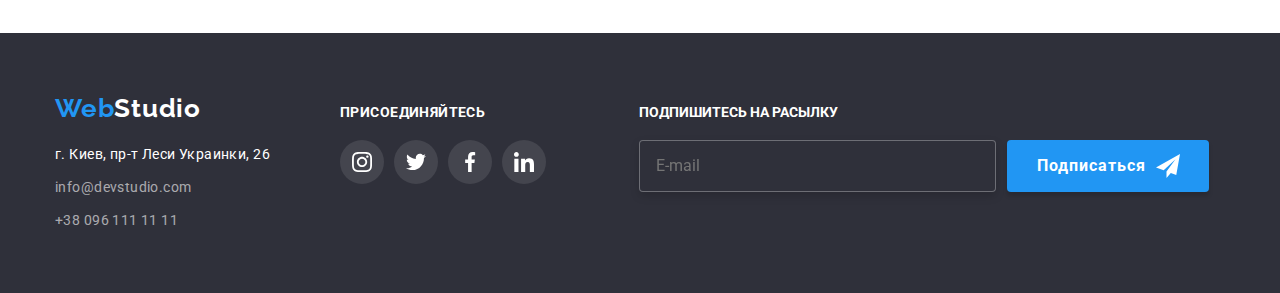
==== commit f1102d44: "HW7-1" ====
--- a/portfolio.html
+++ b/portfolio.html
@@ -10,13 +10,13 @@
       rel="stylesheet"
     />
     <link rel="stylesheet" href="./css/modern-normalize.css" />
-    <link rel="stylesheet" href="./css/styles.css" />
+    <link rel="stylesheet" href="./css/main.min.css" />
   </head>
   <body>
     <!--header container-->
     <header class="header">
       <!--CONTAINER-->
-      <div class="container header">
+      <div class="container container__header">
         <nav class="header-nav">
           <a href="./index.html" class="logo">
             Web<span class="logo__subtext">Studio</span>
@@ -282,7 +282,7 @@
     <!--footer-container-->
     <footer class="footer">
       <!--CONTAINER-->
-      <div class="container footer-content">
+      <div class="container container__footer">
         <!--Adress-->
         <div>
           <a href="./index.html" class="logo">
--- a/css/main.min.css
+++ b/css/main.min.css
@@ -0,0 +1,2 @@
+:root{--active-elements: rgba(33, 150, 243, 1);--title-text: rgba(33, 33, 33, 1);--description-text: rgba(117, 117, 117, 1);--hero-title: rgba(255, 255, 255, 1);--footer-contacts-op60: rgba(255, 255, 255, 0.6);--background-header: rgba(255, 255, 255, 1);--background-hero: rgba(47, 48, 58, 1);--backgound-team: rgba(245, 244, 250, 1);--icons-color: rgba(175, 177, 184, 1)}body{font-family:'Roboto', sans-serif}header{background-color:var(--background-header)}footer{background-color:var(--background-hero)}ul{list-style-type:none}img{display:block;max-width:100%;height:auto}textarea{resize:none}h1,h2,h3,h4,h5,h6,p{margin-top:0px;margin-bottom:0px}body.modal-open{overflow:hidden}.visually-hidden{position:absolute;clip:rect(0 0 0 0);width:1px;height:1px;margin:-1px}.container{width:1200px;padding:0px 15px;margin:0 auto}.logo{font-family:'Raleway', sans-serif;text-decoration:none;color:#2196f3;font-weight:700;font-size:26px;line-height:1.19;letter-spacing:0.03em}.logo__subtext{color:#000000}.logo__subtext--white{color:#fff}.header{border-bottom:1px solid #ececec}.container__header{display:-webkit-box;display:-ms-flexbox;display:flex;-webkit-box-pack:justify;-ms-flex-pack:justify;justify-content:space-between}.header-nav{display:-webkit-box;display:-ms-flexbox;display:flex;-webkit-box-pack:justify;-ms-flex-pack:justify;justify-content:space-between;-webkit-box-align:center;-ms-flex-align:center;align-items:center}.nav-list{display:-webkit-box;display:-ms-flexbox;display:flex;margin-left:93px;margin-top:0px;margin-bottom:0px;padding:0px}.nav-list__item:not(:last-child){margin-right:50px}.nav-list__link{position:relative;display:block;padding-top:32px;padding-bottom:32px;text-decoration:none;color:var(--title-text);font-weight:500;font-size:14px;line-height:1.21;letter-spacing:0.02em;-webkit-transition:color 250ms cubic-bezier(0.4, 0, 0.2, 1);transition:color 250ms cubic-bezier(0.4, 0, 0.2, 1)}.nav-list__link:hover,.nav-list__link:focus{color:var(--active-elements)}.nav-list__link.current{color:var(--active-elements)}.current:after{position:absolute;content:'';left:0;bottom:0;width:100%;height:4px;border-radius:2px;background-color:var(--active-elements)}.contacts{display:-webkit-box;display:-ms-flexbox;display:flex;-webkit-box-align:center;-ms-flex-align:center;align-items:center;margin-left:auto}.contacts-list{display:-webkit-box;display:-ms-flexbox;display:flex;margin:0px;padding:0px}.contacts-list__item:not(:last-child){margin-right:50px}.contacts-list__link{text-decoration:none;color:var(--description-text);font-weight:500;font-size:14px;line-height:1.21;letter-spacing:0.02em;padding-top:32px;padding-bottom:32px;display:-webkit-box;display:-ms-flexbox;display:flex;-webkit-box-align:center;-ms-flex-align:center;align-items:center;-webkit-transition:color 250ms cubic-bezier(0.4, 0, 0.2, 1);transition:color 250ms cubic-bezier(0.4, 0, 0.2, 1)}.contacts-list__link:hover,.contacts-list__link:focus{color:var(--active-elements)}.contacts-list__icon{margin-right:10px;fill:currentColor}.contacts-list__icon:hover,.contacts-list__icon:focus{fill:var(--active-elements)}.hero{background-color:var(--background-hero);text-align:center;padding-top:200px;padding-bottom:200px;background-image:-webkit-gradient(linear, left top, right top, from(rgba(47,48,58,0.4)), to(rgba(47,48,58,0.4))),url(../images/hero.jpg);background-image:linear-gradient(to right, rgba(47,48,58,0.4), rgba(47,48,58,0.4)),url(../images/hero.jpg);background-repeat:no-repeat;background-size:cover;background-position:center}.container-hero{max-width:1600px;max-height:600px;margin:0 auto}.hero-title{color:var(--hero-title);font-weight:900;font-size:44px;line-height:1.36;text-align:center;text-transform:uppercase;letter-spacing:0.06em;margin-bottom:30px}.hero-button{background-color:var(--active-elements);color:var(--background-header);font-weight:700;font-size:16px;line-height:1.87;letter-spacing:0.06em;text-decoration:none;display:-webkit-box;display:-ms-flexbox;display:flex;margin-right:auto;margin-left:auto;border-radius:4px;padding:10px 32px;cursor:pointer;border:1px solid transparent;-webkit-box-shadow:0px 4px 4px rgba(0,0,0,0.25);box-shadow:0px 4px 4px rgba(0,0,0,0.25);-webkit-transition:background-color 250ms cubic-bezier(0.4, 0, 0.2, 1);transition:background-color 250ms cubic-bezier(0.4, 0, 0.2, 1)}.hero-button:hover,.hero-button:focus{background:#188ce8;-webkit-box-shadow:0px 4px 4px rgba(0,0,0,0.15);box-shadow:0px 4px 4px rgba(0,0,0,0.15);border-radius:4px}.features{padding-top:94px;padding-bottom:94px}.features-list{display:-webkit-box;display:-ms-flexbox;display:flex;margin:0px;padding:0px;-webkit-box-pack:justify;-ms-flex-pack:justify;justify-content:space-between}.features-list__item{-ms-flex-preferred-size:calc(100% / 4 - 30px);flex-basis:calc(100% / 4 - 30px);margin-right:30px}.features-list__item:last-child{margin-right:0px}.features-list__image{display:-webkit-box;display:-ms-flexbox;display:flex;background-color:var(--backgound-team);width:270px;height:120px;-webkit-box-align:center;-ms-flex-align:center;align-items:center;-webkit-box-pack:center;-ms-flex-pack:center;justify-content:center;margin-bottom:30px}.features-list__title{color:var(--title-text);font-weight:700;font-size:14px;font-style:normal;line-height:1.21;letter-spacing:0.03em;text-transform:uppercase;margin-bottom:10px}.features-list__description{color:var(--description-text);font-weight:400;font-size:14px;line-height:1.71;letter-spacing:0.03em}.busyness{padding-bottom:94px}.busyness-tilte{color:var(--title-text);font-weight:700;font-size:36px;line-height:1.19;letter-spacing:0.03em;text-align:center;padding-bottom:50px}.busyness-list{display:-webkit-box;display:-ms-flexbox;display:flex;margin:0px;padding:0px}.busyness-list__item:not(:last-child){width:370px;margin-right:30px}.busyness-list__item{position:relative}.busyness-list__title{font-weight:700;line-height:1.14;text-align:center;text-transform:uppercase;position:absolute;bottom:0;left:50%;-webkit-transform:translate(-50%, 0);transform:translate(-50%, 0);width:100%;padding-top:27px;padding-bottom:27px;color:var(--hero-title);background:rgba(47,48,58,0.8)}.team{background-color:var(--backgound-team);padding-top:94px;padding-bottom:94px}.team-title{color:var(--title-text);font-weight:700;font-size:36px;line-height:1.19;letter-spacing:0.03em;text-align:center;padding-bottom:50px}.team-list{display:-webkit-box;display:-ms-flexbox;display:flex;margin:0px;padding:0px;-webkit-box-pack:justify;-ms-flex-pack:justify;justify-content:space-between}.team-list__item{background-color:#ffffff;width:270px;-ms-flex-preferred-size:calc(100% / 4 - 30px);flex-basis:calc(100% / 4 - 30px);text-align:center;-webkit-box-shadow:0px 1px 3px rgba(0,0,0,0.12),0px 1px 1px rgba(0,0,0,0.14),0px 2px 1px rgba(0,0,0,0.2);box-shadow:0px 1px 3px rgba(0,0,0,0.12),0px 1px 1px rgba(0,0,0,0.14),0px 2px 1px rgba(0,0,0,0.2);border-radius:0px 0px 4px 4px}.team-list__member{color:var(--title-text);font-weight:500;font-size:16px;line-height:1.19;letter-spacing:0.03em;padding-top:30px;padding-bottom:10px}.team-list__position{color:var(--description-text);font-size:16px;line-height:1.19;letter-spacing:0.03em;padding-bottom:16px}.social-list{display:-webkit-box;display:-ms-flexbox;display:flex;margin-right:32px;margin-bottom:30px;margin-left:32px;padding:0px}.social-list__item:not(:last-child){margin-right:10px}.social-list__link{display:-webkit-box;display:-ms-flexbox;display:flex;-webkit-box-align:center;-ms-flex-align:center;align-items:center;-webkit-box-pack:center;-ms-flex-pack:center;justify-content:center;width:44px;height:44px;border-radius:50%;-webkit-transition:background-color 250ms cubic-bezier(0.4, 0, 0.2, 1);transition:background-color 250ms cubic-bezier(0.4, 0, 0.2, 1)}.social-list__link:hover,.social-list__link:focus{background-color:var(--active-elements)}.social-list__icon{fill:var(--icons-color)}.social-list__link:hover .social-list__icon,.social-list__link:focus .social-list__icon{fill:var(--hero-title)}.clients{padding-top:94px;padding-bottom:94px}.clients-title{color:var(--title-text);font-weight:700;font-size:36px;line-height:1.19;letter-spacing:0.03em;text-align:center;margin-bottom:50px}.clients-list{display:-webkit-box;display:-ms-flexbox;display:flex;-webkit-box-pack:justify;-ms-flex-pack:justify;justify-content:space-between;padding:0px;margin:0px}.clients-list:not(:last-child){margin-right:30px}.clients-list__link{display:-webkit-box;display:-ms-flexbox;display:flex;-webkit-box-align:center;-ms-flex-align:center;align-items:center;-webkit-box-pack:center;-ms-flex-pack:center;justify-content:center;width:170px;height:90px;border:1px solid var(--icons-color);border-radius:4px;-webkit-transition:border-color 250ms cubic-bezier(0.4, 0, 0.2, 1);transition:border-color 250ms cubic-bezier(0.4, 0, 0.2, 1)}.clients-list__link:hover,.clients-list__link:focus{border-color:var(--active-elements)}.clients-list__icon{fill:var(--icons-color);-webkit-transition:fill 250ms cubic-bezier(0.4, 0, 0.2, 1);transition:fill 250ms cubic-bezier(0.4, 0, 0.2, 1)}.clients-list__link:focus .clients-list__icon,.clients-list__link:hover .clients-list__icon{fill:var(--active-elements)}.footer{padding-top:60px;padding-bottom:60px}.container__footer{display:-webkit-box;display:-ms-flexbox;display:flex;-webkit-box-align:baseline;-ms-flex-align:baseline;align-items:baseline}.footer-list{display:block;margin:0px;padding-left:0px}.footer-list__item:not(:last-child){padding-bottom:9px;margin-bottom:0px}.footer-list__adress{font-style:normal;color:var(--hero-title);text-decoration:none;font-weight:400;font-size:14px;line-height:1.71;letter-spacing:0.03em;padding-top:20px}.footer-list__contacts{color:var(--footer-contacts-op60);text-decoration:none;font-style:normal;font-weight:400;font-size:14px;line-height:1.71;letter-spacing:0.03em}.subscribe{display:block;margin-left:70px;margin-right:93px}.subscribe-title{color:var(--hero-title);font-weight:700;font-size:14px;line-height:1.14;letter-spacing:0.03em;text-transform:uppercase;margin-bottom:20px}.subscribe-list{display:-webkit-box;display:-ms-flexbox;display:flex;margin:0px;padding:0px}.subscribe-list__item:not(:last-child){margin-right:10px}.subscribe-list__link{display:-webkit-box;display:-ms-flexbox;display:flex;width:44px;height:44px;border-radius:50%;padding:12px;background:rgba(255,255,255,0.1);-webkit-transition:background-color 250ms cubic-bezier(0.4, 0, 0.2, 1);transition:background-color 250ms cubic-bezier(0.4, 0, 0.2, 1)}.subscribe-list__link:hover,.subscribe-list__link:focus{background:var(--active-elements)}.subscribe-list__icon{fill:var(--hero-title)}.mailing{display:-webkit-box;display:-ms-flexbox;display:flex;-webkit-box-orient:vertical;-webkit-box-direction:normal;-ms-flex-direction:column;flex-direction:column;width:570px;height:86px}.mailing__title{font-weight:700;font-size:14px;line-height:1.14;text-transform:uppercase;margin-bottom:20px;color:var(--hero-title)}.mailing__form{display:-webkit-box;display:-ms-flexbox;display:flex}.mailing__input{display:inline-block;width:100%;padding-top:15px;padding-bottom:15px;padding-left:16px;margin-right:11px;color:#ffffff;background:#2f303a;border:1px solid rgba(255,255,255,0.3);-webkit-box-sizing:border-box;box-sizing:border-box;-webkit-filter:drop-shadow(0px 4px 4px rgba(0,0,0,0.15));filter:drop-shadow(0px 4px 4px rgba(0,0,0,0.15));border-radius:4px}.mailing__input:focus{border:1px solid var(--active-elements);outline:currentColor}.mailing-button{background-color:var(--active-elements);color:var(--hero-title);font-weight:700;font-size:16px;line-height:1.87;letter-spacing:0.06em;text-decoration:none;display:-webkit-inline-box;display:-ms-inline-flexbox;display:inline-flex;-webkit-box-pack:center;-ms-flex-pack:center;justify-content:center;-webkit-box-align:center;-ms-flex-align:center;align-items:center;text-align:center;border-radius:4px;margin:0;padding-top:10px;padding-right:28px;padding-bottom:10px;padding-left:29px;cursor:pointer;border:1px solid transparent;-webkit-box-shadow:0px 4px 4px rgba(0,0,0,0.15);box-shadow:0px 4px 4px rgba(0,0,0,0.15)}.mailing-button:hover,.mailing-button:focus{background:#188ce8;-webkit-box-shadow:0px 4px 4px rgba(0,0,0,0.15);box-shadow:0px 4px 4px rgba(0,0,0,0.15);border-radius:4px}.mailing-button__icon{width:24px;height:24px;margin-left:10px;fill:var(--hero-title)}.backdrop{position:fixed;top:0px;left:0px;width:100%;height:100%;background:rgba(0,0,0,0.2);opacity:1;-webkit-transition:opacity 250ms cubic-bezier(0.4, 0, 0.2, 1);transition:opacity 250ms cubic-bezier(0.4, 0, 0.2, 1)}.backdrop.is-hidden{opacity:0;pointer-events:none;visibility:visible}.modal{position:absolute;top:50%;left:50%;-webkit-transform:translate(-50%, -50%);transform:translate(-50%, -50%);width:528px;height:581px;border-radius:4px;background-color:var(--background-header)}.button-close{position:absolute;top:8px;right:8px;width:30px;height:30px;border-radius:50%;cursor:pointer;border:1px solid rgba(0,0,0,0.1);background-color:#fff;padding:0px}.button-close__icon{display:block;margin-left:auto;margin-right:auto;fill:#000000;-webkit-transition:fill 250ms cubic-bezier(0.4, 0, 0.2, 1);transition:fill 250ms cubic-bezier(0.4, 0, 0.2, 1)}.button-close:hover .button-close__icon,.button-close:focus .button-close__icon{fill:var(--active-elements)}.modal-form{padding:40px;margin-right:0px}.modal-form__title{font-weight:700;font-size:20px;line-height:1.15;text-align:center;letter-spacing:0.03em;padding-bottom:12px;color:var(--title-text)}.modal-form__field{display:-webkit-box;display:-ms-flexbox;display:flex;-webkit-box-orient:vertical;-webkit-box-direction:normal;-ms-flex-direction:column;flex-direction:column}.modal-form__label{font-size:12px;line-height:1.17;letter-spacing:0.01em;margin-bottom:4px;color:var(--description-text)}.modal-form__item{display:-webkit-box;display:-ms-flexbox;display:flex;position:relative}.modal-form__input{margin-bottom:10px;padding:11px 12px;padding-left:42px;border:1px solid rgba(33,33,33,0.2);-webkit-box-sizing:border-box;box-sizing:border-box;border-radius:4px;width:100%;height:40px;cursor:pointer;-webkit-transition:border 250ms cubic-bezier(0.4, 0, 0.2, 1);transition:border 250ms cubic-bezier(0.4, 0, 0.2, 1)}.modal-form__input:focus-within{border:1px solid var(--active-elements);outline:currentColor}.modal-form__icon{position:absolute;top:40%;left:15px;-webkit-transform:translateY(-50%);transform:translateY(-50%);display:inline-block;-webkit-transition:fill 250ms cubic-bezier(0.4, 0, 0.2, 1);transition:fill 250ms cubic-bezier(0.4, 0, 0.2, 1)}.modal-form__input:focus ~ .modal-form__icon{fill:var(--active-elements)}.modal-form__textarea{padding:12px 16px;margin-bottom:20px;height:120px;border:1px solid rgba(33,33,33,0.2);-webkit-box-sizing:border-box;box-sizing:border-box;border-radius:4px;cursor:pointer;-webkit-transition:border 250ms cubic-bezier(0.4, 0, 0.2, 1);transition:border 250ms cubic-bezier(0.4, 0, 0.2, 1)}.modal-form__textarea:focus{border:1px solid var(--active-elements);outline:currentColor}.modal-form__textarea::-webkit-input-placeholder{font-size:12px;color:rgba(117,117,117,0.5)}.modal-form__textarea:-ms-input-placeholder{font-size:12px;color:rgba(117,117,117,0.5)}.modal-form__textarea::-ms-input-placeholder{font-size:12px;color:rgba(117,117,117,0.5)}.modal-form__textarea::placeholder{font-size:12px;color:rgba(117,117,117,0.5)}.checkbox{padding-bottom:30px}.checkbox__item{position:relative;font-weight:400;font-size:14px;line-height:1.71;letter-spacing:0.03em;color:#757575}.checkbox__input{position:absolute;-webkit-appearance:none;-moz-appearance:none;appearance:none}.checkbox__icon{display:inline-block;content:'';width:16px;height:15px;margin-right:8px;margin-left:12px;border:2px solid #212121;border-radius:2px;-webkit-transform:translateY(20%);transform:translateY(20%);-webkit-transition:color 250ms cubic-bezier(0.4, 0, 0.2, 1);transition:color 250ms cubic-bezier(0.4, 0, 0.2, 1)}.checkbox__input:checked+.checkbox__icon{border-color:var(--active-elements);background-color:var(--active-elements);background-image:url(../images/check.svg);background-size:contain;background-origin:border-box;-webkit-transition:background-color 250ms cubic-bezier(0.4, 0, 0.2, 1);transition:background-color 250ms cubic-bezier(0.4, 0, 0.2, 1)}.checkbox__link{color:var(--active-elements);text-decoration-skip-ink:none}.modal-button{background-color:var(--active-elements);color:var(--background-header);font-weight:700;font-size:16px;line-height:1.87;letter-spacing:0.06em;text-decoration:none;display:-webkit-box;display:-ms-flexbox;display:flex;margin-right:auto;margin-left:auto;border-radius:4px;padding:10px 55px 10px 56px;cursor:pointer;border:1px solid transparent;-webkit-box-shadow:0px 4px 4px rgba(0,0,0,0.25);box-shadow:0px 4px 4px rgba(0,0,0,0.25);-webkit-transition:background-color 250ms cubic-bezier(0.4, 0, 0.2, 1);transition:background-color 250ms cubic-bezier(0.4, 0, 0.2, 1)}.modal-button:hover,.modal-button:focus{background:#188ce8;-webkit-box-shadow:0px 4px 4px rgba(0,0,0,0.15);box-shadow:0px 4px 4px rgba(0,0,0,0.15);border-radius:4px}.portfolio{padding-bottom:94px}.portfolio-nav{display:-webkit-box;display:-ms-flexbox;display:flex;padding-top:94px;padding-bottom:50px;margin:0px;padding-left:0;-webkit-box-pack:center;-ms-flex-pack:center;justify-content:center}.portfolio-nav__item:not(:last-child){margin-right:8px;padding-left:0px}.portfolio-nav__button{display:block;font-family:'Roboto', sans-serif;background-color:#f5f4fa;color:#212121;font-weight:500;font-size:16px;line-height:1.62;letter-spacing:0.03em;border-radius:4px;border:none;padding:6px 22px;-webkit-transition:color 250ms cubic-bezier(0.4, 0, 0.2, 1),background-color 250ms cubic-bezier(0.4, 0, 0.2, 1),-webkit-box-shadow 250ms cubic-bezier(0.4, 0, 0.2, 1);transition:color 250ms cubic-bezier(0.4, 0, 0.2, 1),background-color 250ms cubic-bezier(0.4, 0, 0.2, 1),-webkit-box-shadow 250ms cubic-bezier(0.4, 0, 0.2, 1);transition:color 250ms cubic-bezier(0.4, 0, 0.2, 1),background-color 250ms cubic-bezier(0.4, 0, 0.2, 1),box-shadow 250ms cubic-bezier(0.4, 0, 0.2, 1);transition:color 250ms cubic-bezier(0.4, 0, 0.2, 1),background-color 250ms cubic-bezier(0.4, 0, 0.2, 1),box-shadow 250ms cubic-bezier(0.4, 0, 0.2, 1),-webkit-box-shadow 250ms cubic-bezier(0.4, 0, 0.2, 1)}.portfolio-nav__button:hover,.portfolio-nav__button:focus{color:var(--hero-title);background:var(--active-elements);-webkit-box-shadow:0px 3px 1px rgba(0,0,0,0.1),0px 1px 2px rgba(0,0,0,0.08),0px 2px 2px rgba(0,0,0,0.12);box-shadow:0px 3px 1px rgba(0,0,0,0.1),0px 1px 2px rgba(0,0,0,0.08),0px 2px 2px rgba(0,0,0,0.12)}.card-set{display:-webkit-box;display:-ms-flexbox;display:flex;-ms-flex-wrap:wrap;flex-wrap:wrap;margin-right:-30px;margin-bottom:-30px;margin-top:0px;padding-left:0px;padding-right:0px}.card-set__item{display:block;background-color:var(--background-header);-ms-flex-preferred-size:calc(100% / 3 - 30px);flex-basis:calc(100% / 3 - 30px);margin-right:30px;margin-bottom:30px}.card-set__item:nth-child(3n+3){margin-right:0px;padding-right:0px}.card-set__link{display:block;text-decoration:none;-webkit-transition:-webkit-box-shadow 250ms cubic-bezier(0.4, 0, 0.2, 1);transition:-webkit-box-shadow 250ms cubic-bezier(0.4, 0, 0.2, 1);transition:box-shadow 250ms cubic-bezier(0.4, 0, 0.2, 1);transition:box-shadow 250ms cubic-bezier(0.4, 0, 0.2, 1), -webkit-box-shadow 250ms cubic-bezier(0.4, 0, 0.2, 1)}.card-set__link:hover,.card-set__link:focus{-webkit-box-shadow:0px 1px 1px rgba(0,0,0,0.12),0px 4px 4px rgba(0,0,0,0.06),1px 4px 6px rgba(0,0,0,0.16);box-shadow:0px 1px 1px rgba(0,0,0,0.12),0px 4px 4px rgba(0,0,0,0.06),1px 4px 6px rgba(0,0,0,0.16)}.card-set__card{position:relative;overflow:hidden}.card-set__overlay{position:absolute;font-size:18px;line-height:1.56;letter-spacing:0.03em;width:100%;padding:63px 24px;left:0;top:294px;color:var(--hero-title);background:rgba(33,150,243,0.9);-webkit-transform:translateY 294px;transform:translateY 294px;-webkit-transition:-webkit-transform 250ms cubic-bezier(0.4, 0, 0.2, 1);transition:-webkit-transform 250ms cubic-bezier(0.4, 0, 0.2, 1);transition:transform 250ms cubic-bezier(0.4, 0, 0.2, 1);transition:transform 250ms cubic-bezier(0.4, 0, 0.2, 1), -webkit-transform 250ms cubic-bezier(0.4, 0, 0.2, 1)}.card-set__link:hover .card-set__overlay,.card-set__link:focus .card-set__overlay{-webkit-transform:translateY(-100%);transform:translateY(-100%)}.card-set__tumb{padding:20px 24px;border:solid #eeeeee;border-width:0px 1px 1px 1px}.card-set__title{color:var(--title-text);font-weight:700;font-size:18px;line-height:2;letter-spacing:0.06em;margin-bottom:4px}.card-set__text{color:var(--description-text);font-weight:400;font-size:16px;line-height:1.87;letter-spacing:0.03em}
+/*# sourceMappingURL=main.min.css.map */